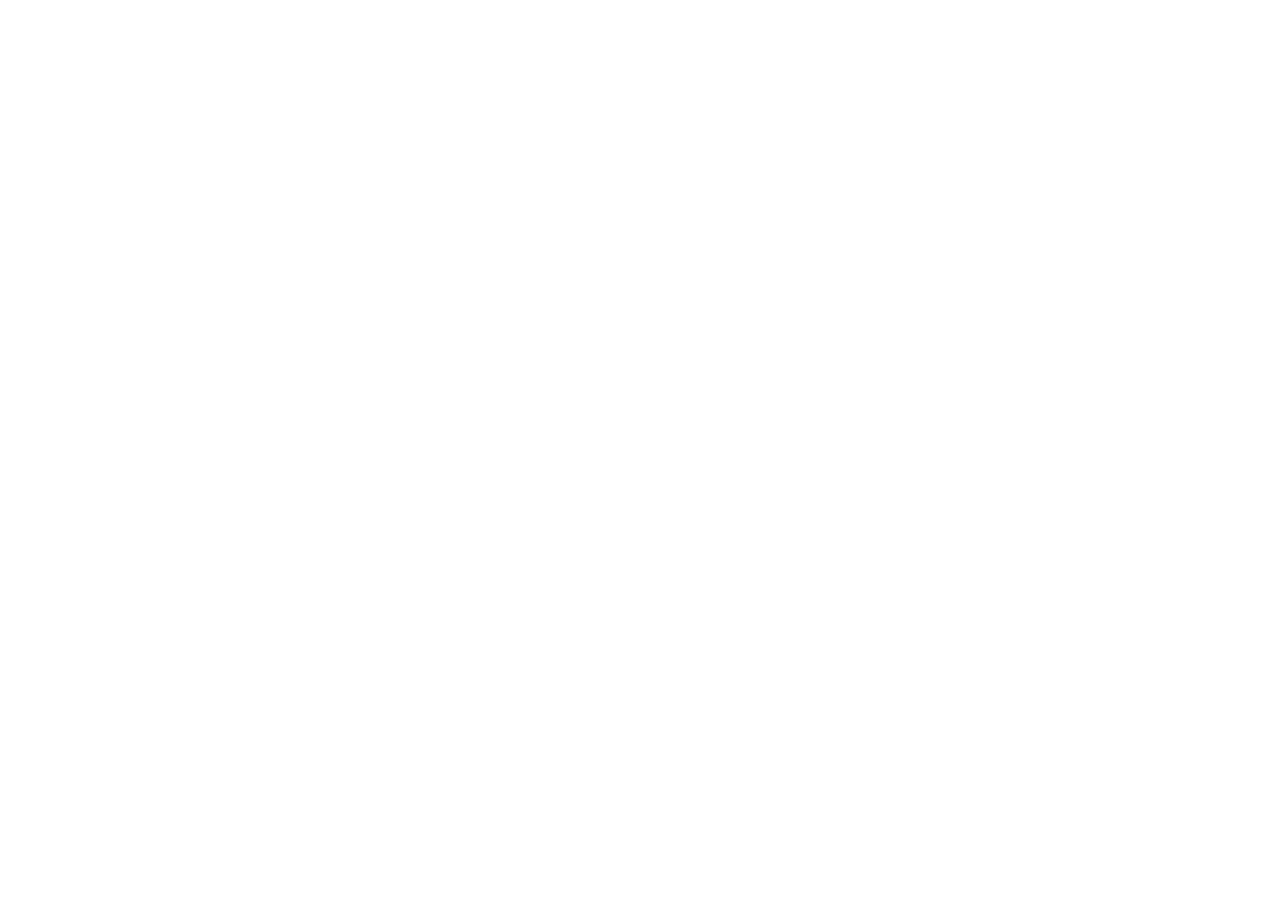
==== index.html @ e8c5a5b4 "Initial commit" ====
<!DOCTYPE html>
<html lang="pt_BR">
<head>
    <meta charset="UTF-8">
    <meta name="viewport" content="width=device-width, initial-scale=1.0">
    <title>Next Level Week</title>
    <link rel="ico" href=""> <!-- Icone que parece na aba do site -->
</head>
<body>
    
</body>
</html>
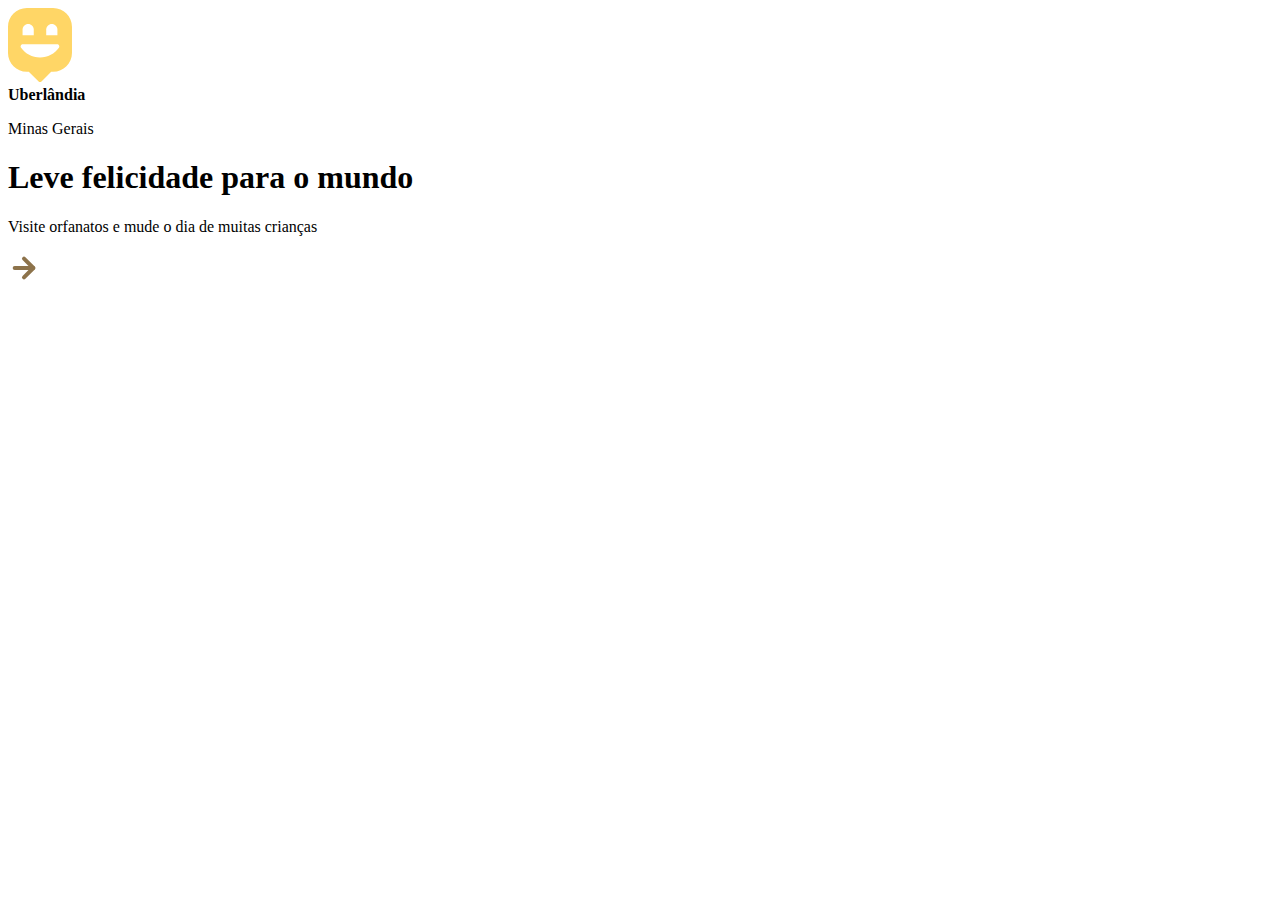
==== commit 946ab367: "index HTML estruturado" ====
--- a/index.html
+++ b/index.html
@@ -1,12 +1,38 @@
 <!DOCTYPE html>
 <html lang="pt_BR">
+
 <head>
-    <meta charset="UTF-8">
-    <meta name="viewport" content="width=device-width, initial-scale=1.0">
+    <meta charset="UTF-8" />
+    <meta name="viewport" content="width=device-width, initial-scale=1.0" />
     <title>Next Level Week</title>
-    <link rel="ico" href=""> <!-- Icone que parece na aba do site -->
+    <!-- Icone que parece na aba do site -->
+    <link rel="icon" href="./public/images/logo-icon.png" />
+
 </head>
+
 <body>
-    
+    <header>
+        <img src="./public/images/logo.svg" alt="Logomarca de Happy" />
+
+        <div>
+            <strong>Uberlândia</strong>
+            <p>Minas Gerais</p>
+        </div>
+    </header>
+
+    <main>
+        <h1>Leve felicidade para o mundo</h1>
+
+        <section>
+            <p>Visite orfanatos e mude o dia de muitas crianças</p>
+
+            <a href="#" title="Visite orfanatos">
+                <img src="./public/images/arrow.svg" alt="">
+            </a>
+        </section>
+
+    </main>
+
 </body>
+
 </html>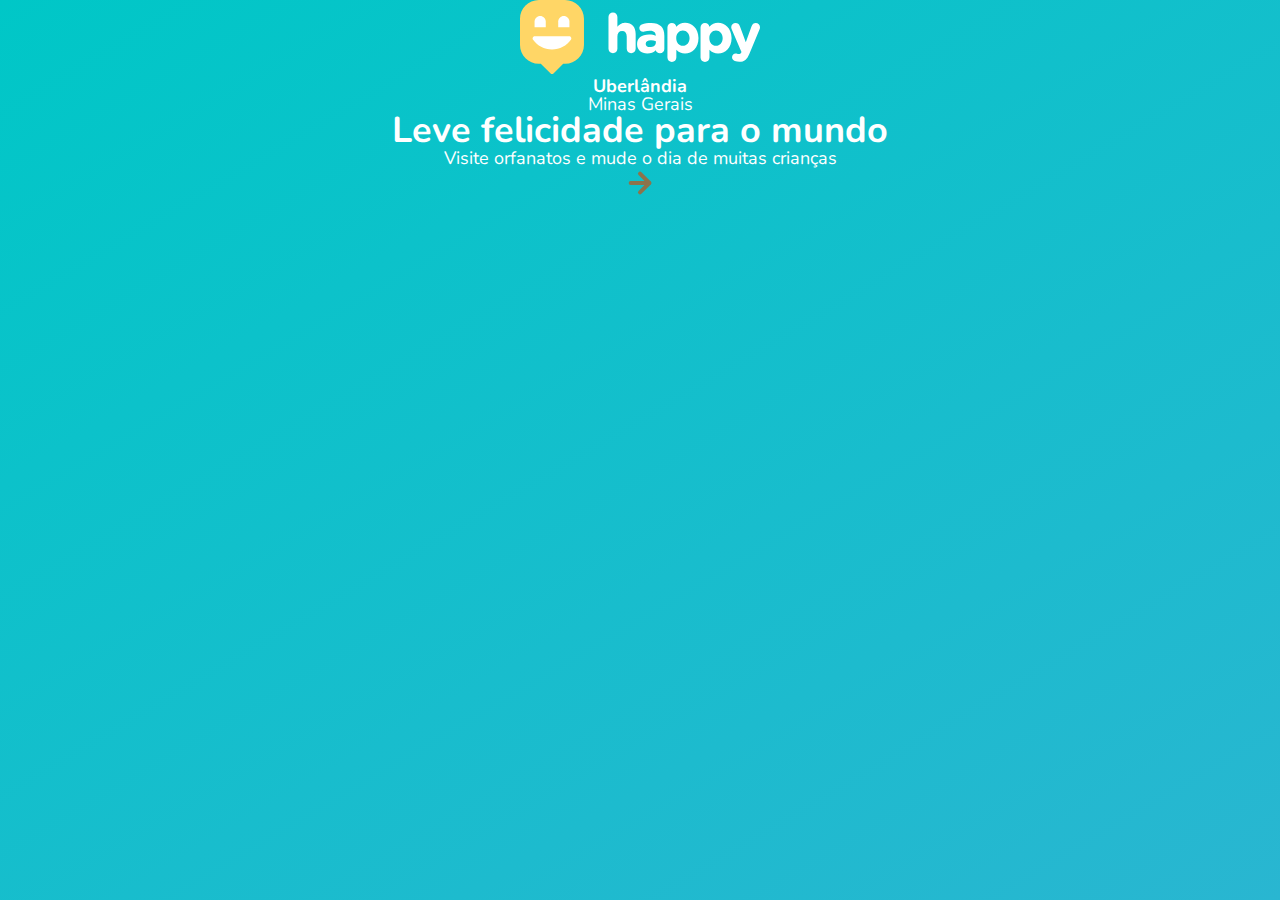
==== commit 7363c6b8: "Entendendo CSS3" ====
--- a/index.html
+++ b/index.html
@@ -7,32 +7,38 @@
     <title>Next Level Week</title>
     <!-- Icone que parece na aba do site -->
     <link rel="icon" href="./public/images/logo-icon.png" />
+    <link rel="stylesheet" href="./public/css/main.css">
+    <!-- Fonte Nunito -->
+    <link href="https://fonts.googleapis.com/css2?family=Nunito:wght@400;600;800&display=swap" rel="stylesheet">
 
 </head>
 
 <body>
-    <header>
-        <img src="./public/images/logo.svg" alt="Logomarca de Happy" />
+    <div id="page-landing">
+        <div id="container" ></div>
+            <header>
+                <img src="./public/images/logo.svg" alt="Logomarca de Happy" />
 
-        <div>
-            <strong>Uberlândia</strong>
-            <p>Minas Gerais</p>
+                <div>
+                    <strong>Uberlândia</strong>
+                    <p>Minas Gerais</p>
+                </div>
+            </header>
+
+            <main>
+                <h1>Leve felicidade para o mundo</h1>
+
+                <section>
+                    <p>Visite orfanatos e mude o dia de muitas crianças</p>
+
+                    <a href="#" title="Visite orfanatos">
+                        <img src="./public/images/arrow.svg" alt="">
+                    </a>
+                </section>
+
+            </main>
         </div>
-    </header>
-
-    <main>
-        <h1>Leve felicidade para o mundo</h1>
-
-        <section>
-            <p>Visite orfanatos e mude o dia de muitas crianças</p>
-
-            <a href="#" title="Visite orfanatos">
-                <img src="./public/images/arrow.svg" alt="">
-            </a>
-        </section>
-
-    </main>
-
-</body>
+    </div>
+</bodyid=>
 
 </html>--- a/public/css/main.css
+++ b/public/css/main.css
@@ -0,0 +1,30 @@
+* {
+    margin: 0;
+    padding: 0;
+}
+
+:root {
+    font-size: 62.5%;
+    /* por padrão o navegador colocar o font-size do elemento root como 16 pixels, ao colocar ele valendo 62.5% faz ele valer 10 pixels para fins de utilizar o rem nos tamanhos da fontes do resto do documento*/
+}
+
+body {
+    height: 100vh; 
+    /* pega 100% do Viewport height (viewport esta no arquivo html <meta name="viewport" content="width=device-width, initial-scale=1.0" />*/
+    color: white;
+}
+
+body, input, button, textarea {
+    /*font-weight: 400;
+    font-size: 18px;
+    line-height: 1;
+    font-family: 'Nunito', sans-serif;*/
+    font: 400 1.8rem/1 'Nunito',sans-serif;
+    /* rem significa  unidade de medida do Root Element por padrão 16px, mas setada por nós, no segmento :root como 10 px, fazendo 1.8 rem valer 18px */
+}
+
+#page-landing {
+    background: linear-gradient(329.54deg, #29B6D1 0%, #00C7C7 100%);
+    text-align: center;
+    min-height: 100vh;
+}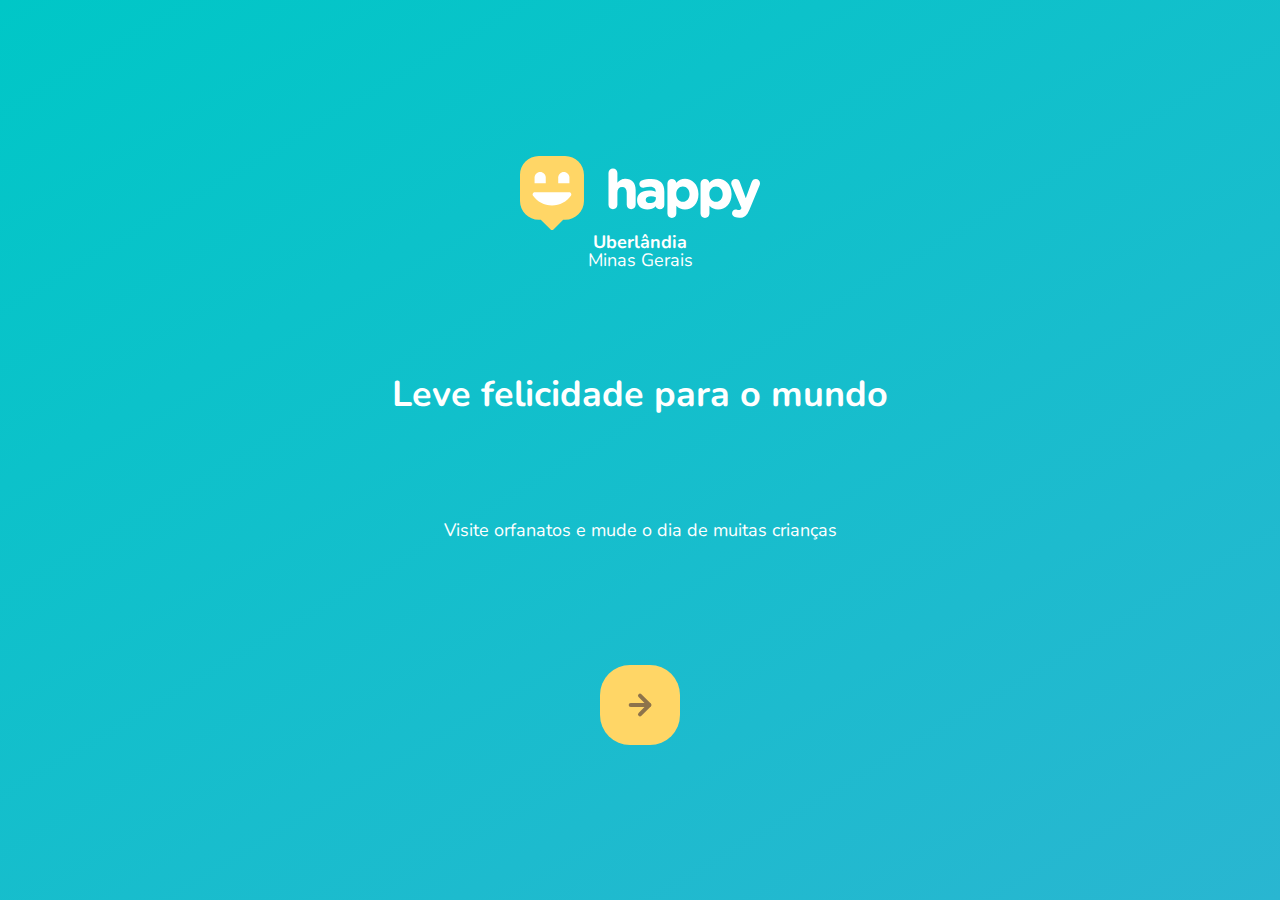
==== commit fb877d4c: "Aula 1 finalizada" ====
--- a/index.html
+++ b/index.html
@@ -7,31 +7,38 @@
     <title>Next Level Week</title>
     <!-- Icone que parece na aba do site -->
     <link rel="icon" href="./public/images/logo-icon.png" />
-    <link rel="stylesheet" href="./public/css/main.css">
     <!-- Fonte Nunito -->
     <link href="https://fonts.googleapis.com/css2?family=Nunito:wght@400;600;800&display=swap" rel="stylesheet">
+    <!-- CSS -->
+    <link rel="stylesheet" href="./public/css/main.css">
+    <link rel="stylesheet" href="./public/css/animations.css">
+    <link rel="stylesheet" href="./public/css/page-landing.css">
 
 </head>
 
 <body>
     <div id="page-landing">
-        <div id="container" ></div>
+        <div id="container" >
             <header>
-                <img src="./public/images/logo.svg" alt="Logomarca de Happy" />
+                <img 
+                class="animate-up"
+                id="logo" 
+                src="./public/images/logo.svg" 
+                alt="Logomarca de Happy" />
 
-                <div>
+                <div class="location animate-up">
                     <strong>Uberlândia</strong>
                     <p>Minas Gerais</p>
                 </div>
             </header>
 
             <main>
-                <h1>Leve felicidade para o mundo</h1>
+                <h1 class="animate-up">Leve felicidade para o mundo</h1>
 
-                <section>
-                    <p>Visite orfanatos e mude o dia de muitas crianças</p>
+                <section class="visit">
+                    <p class="animate-up">Visite orfanatos e mude o dia de muitas crianças</p>
 
-                    <a href="#" title="Visite orfanatos">
+                    <a class="animate-up" href="#" title="Visite orfanatos">
                         <img src="./public/images/arrow.svg" alt="">
                     </a>
                 </section>
--- a/public/css/main.css
+++ b/public/css/main.css
@@ -9,7 +9,7 @@
 }
 
 body {
-    height: 100vh; 
+    height: 100vh;
     /* pega 100% do Viewport height (viewport esta no arquivo html <meta name="viewport" content="width=device-width, initial-scale=1.0" />*/
     color: white;
 }
@@ -19,12 +19,6 @@
     font-size: 18px;
     line-height: 1;
     font-family: 'Nunito', sans-serif;*/
-    font: 400 1.8rem/1 'Nunito',sans-serif;
+    font: 400 1.8rem/1 'Nunito', sans-serif;
     /* rem significa  unidade de medida do Root Element por padrão 16px, mas setada por nós, no segmento :root como 10 px, fazendo 1.8 rem valer 18px */
 }
-
-#page-landing {
-    background: linear-gradient(329.54deg, #29B6D1 0%, #00C7C7 100%);
-    text-align: center;
-    min-height: 100vh;
-}--- a/public/css/animations.css
+++ b/public/css/animations.css
@@ -0,0 +1,17 @@
+@keyframes up {
+    from {
+        opacity: 0;
+        transform: translateY(16px);
+    }
+
+    to {
+        opacity: 1;
+        transform: translateY(0);
+    }
+}
+
+.animate-up {
+    animation-name: up;
+    animation-duration: 300ms;
+    animation-fill-mode: backwards;
+}
--- a/public/css/page-landing.css
+++ b/public/css/page-landing.css
@@ -0,0 +1,58 @@
+#page-landing {
+    background: linear-gradient(329.54deg, #29B6D1 0%, #00C7C7 100%);
+    text-align: center;
+    min-height: 100vh;
+
+    display: flex;
+}
+
+#container {
+    margin: auto;
+    width: 90%;
+}
+
+.location,
+h1,
+.visit p {
+    height: 16vh;
+}
+
+.visit a {
+    width: 8rem;
+    height: 8rem;
+    background-color: rgba(255, 214, 102, 1);
+    
+    border: none;
+    border-radius: 3rem;
+
+    display: flex;
+    align-items: center; /* alinha o elemento no eixo Y colocando x=0*/
+    justify-content: center; /* alinha o elemento no eixo X colocando y=0*/
+    margin: auto;
+
+    transition: background .2s;
+}
+
+.visit a:hover {
+    background-color: #96feff;
+}
+
+/* Delay animation */
+#logo {
+    animation-delay: 50ms;
+}
+
+.location {
+    animation-delay: 100ms;
+}
+
+main h1 {
+    animation-delay: 150ms;
+}
+
+.visit p {
+    animation-delay: 200ms;
+}
+.visit a {
+    animation-delay: 250ms;
+}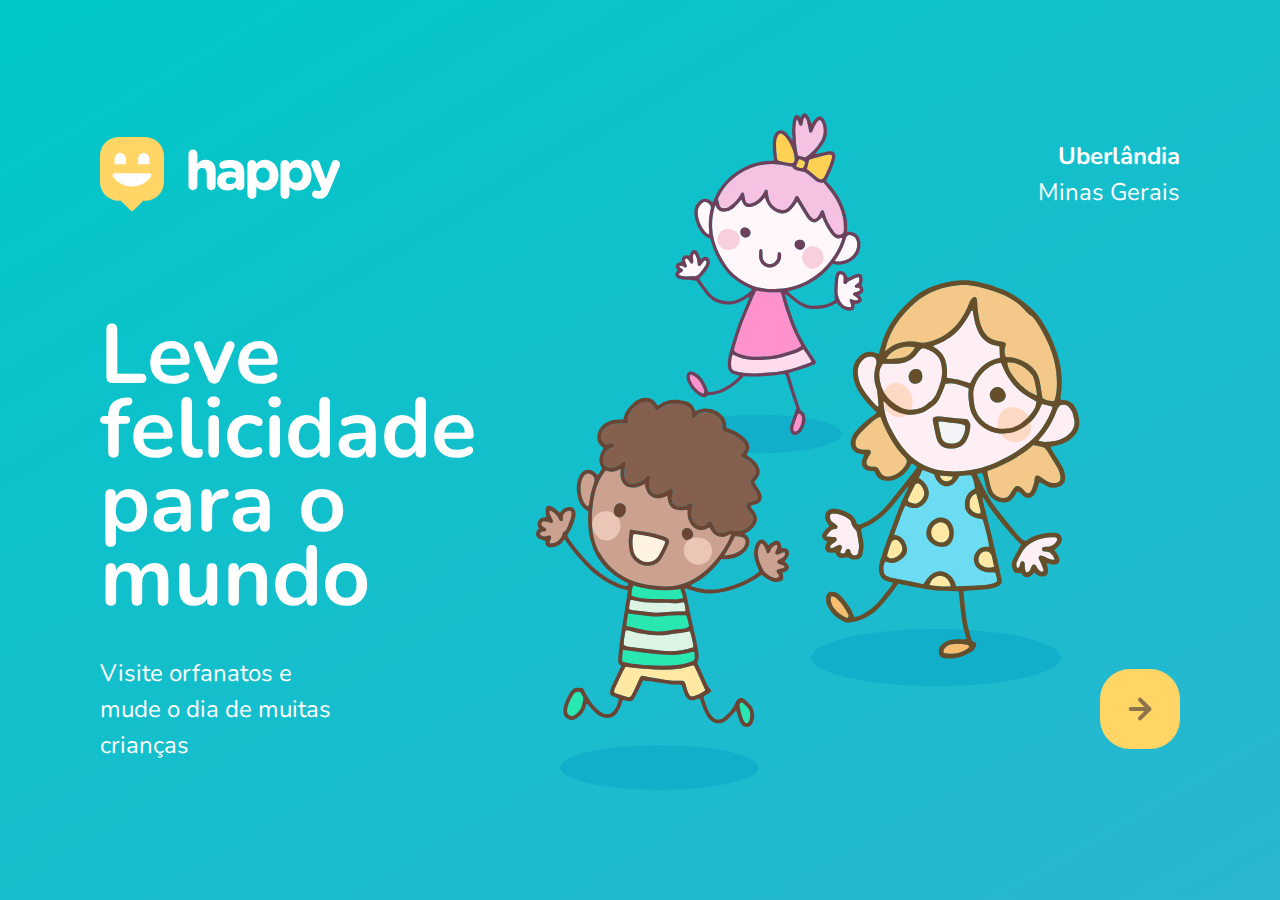
==== commit e4d10226: "Finalização da pagina index, e a pagina orphanages" ====
--- a/index.html
+++ b/index.html
@@ -4,7 +4,7 @@
 <head>
     <meta charset="UTF-8" />
     <meta name="viewport" content="width=device-width, initial-scale=1.0" />
-    <title>Next Level Week</title>
+    <title>Happy</title>
     <!-- Icone que parece na aba do site -->
     <link rel="icon" href="./public/images/logo-icon.png" />
     <!-- Fonte Nunito -->
@@ -46,6 +46,6 @@
             </main>
         </div>
     </div>
-</bodyid=>
+</body>
 
 </html>--- a/public/css/main.css
+++ b/public/css/main.css
@@ -1,6 +1,10 @@
 * {
     margin: 0;
     padding: 0;
+    box-sizing: border-box;
+    /* padrão é center-box: que faz com que o width seja calculado por dentro da caixa, ou seja desconsidera o padding
+    border-box: faz com que o width seja contado como de bordar a borda 
+    verificar o page-orphanages.css*/
 }
 
 :root {
--- a/public/css/animations.css
+++ b/public/css/animations.css
@@ -15,3 +15,35 @@
     animation-duration: 300ms;
     animation-fill-mode: backwards;
 }
+
+@keyframes right {
+    from {
+        transform: translateX(-100%);
+    }
+
+    to {
+        transform: translateX(0);
+    }
+}
+
+.animate-right {
+    animation-name: right;
+    animation-duration: 300ms;
+
+}
+
+@keyframes appear {
+    from {
+        opacity: 0;
+    }
+    
+    to {
+        opacity: 1;
+    }
+}
+
+.animate-appear {
+    animation-name: appear;
+    animation-duration: 300ms;
+    animation-fill-mode: backwards;
+}
--- a/public/css/page-landing.css
+++ b/public/css/page-landing.css
@@ -8,13 +8,33 @@
 
 #container {
     margin: auto;
-    width: 90%;
+    width: min(90%, 112rem);
+    /* 112 rem = 1120px, pois colocamos o em do html/root como 10 px  sendo o normal de 16px, verificar main.css*/
 }
 
 .location,
 h1,
 .visit p {
     height: 16vh;
+}
+
+#logo {
+    animation-delay: 50ms;
+}
+
+.location {
+    animation-delay: 100ms;
+}
+
+main h1 {
+    animation-delay: 150ms;
+    font-size: clamp(4rem, 8vw, 8.4rem); 
+    /* clamp função de valores clamp ( min, desejado, máximo ) e ele escolhe de acordo com a situação*/
+}
+
+
+.visit p {
+    animation-delay: 200ms;
 }
 
 .visit a {
@@ -31,28 +51,67 @@
     margin: auto;
 
     transition: background .2s;
+    animation-delay: 250ms;
 }
 
 .visit a:hover {
     background-color: #96feff;
 }
 
-/* Delay animation */
-#logo {
-    animation-delay: 50ms;
-}
+/* Versão para Desktop */
+@media (min-width: 760px) {
+    #container {
+        /* shorthand 
+        background:         Imagem          Repedição        position/size              */
+        background: url("../images/bg.svg") no-repeat    80%/clamp(30rem, 54vw, 56rem);
 
-.location {
-    animation-delay: 100ms;
-}
+        /* Resolvendo problema de corte da imagem de fundo, com aumento do espaçamento interno/padding */
+        padding: 5rem 2rem;
+    }
 
-main h1 {
-    animation-delay: 150ms;
-}
+    header {
+        display: flex;
+        align-items: center;
+        justify-content: space-between;
+    }
 
-.visit p {
-    animation-delay: 200ms;
-}
-.visit a {
-    animation-delay: 250ms;
+    .location, h1, .visit p {
+        height: initial;
+        text-align: initial;
+    }
+
+    .location {
+        text-align: right;
+        font-size: 2.4rem;
+        line-height: 1.5;
+    }
+
+    main h1 { 
+        font-weight: bold;
+        line-height: .88;
+
+        margin: clamp(10% , 9vh , 12%) 0 4rem;
+
+
+        width: min(300px, 80%);
+    }
+
+    .visit {
+        display: flex;
+        align-items: center;
+        justify-content: space-between;
+    }
+
+    .visit p {
+        font-size: 2.4rem;
+        line-height: 1.5;
+                
+        width: clamp(20rem, 20vw, 30rem);
+    }
+
+    .visit a {
+        margin: initial;
+    }
+
+
 }